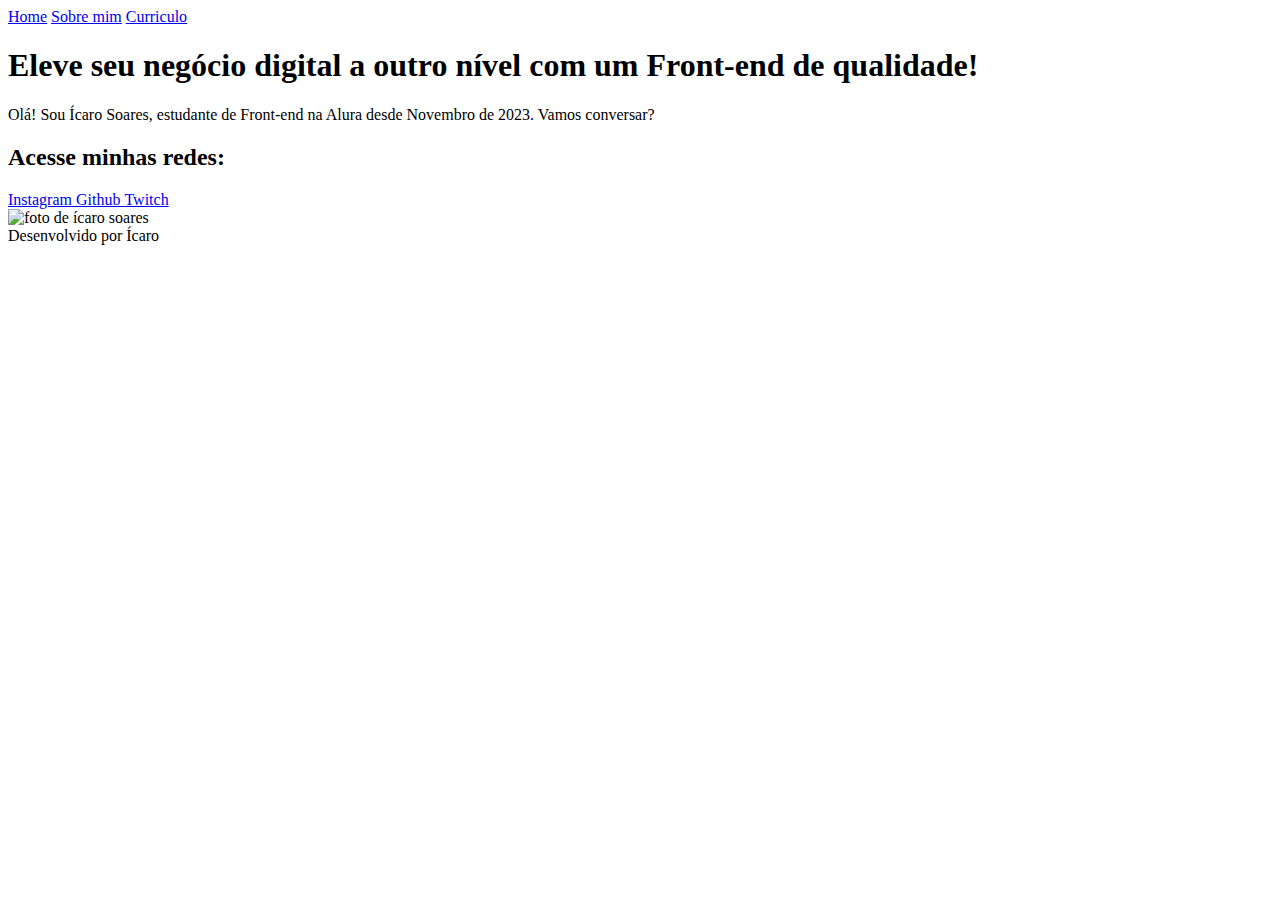
==== index.html @ f18c6edd "Add files via upload" ====
<!DOCTYPE html>
<html lang="pt-br">
<head>
    <meta charset="UTF-8">
    <meta http-equiv="X-UA-Compatible" content="IE-edge">
    <meta name="viewport" content="width=device-width, initial-scale=1.0">
    <title>Portfolio</title>
    <link rel="stylesheet" href="./styles/style.css">
</head>
<body>
    <header class="cabecalho">
        <nav class="cabecalho__menu">
            <a class="cabecalho__menu__link" href="index.html">Home</a>
            <a class="cabecalho__menu__link" href="about.html">Sobre mim</a>
            <a class="cabecalho__menu__link" href="curriculo.html">Curriculo</a>
        </nav>
    </header>
    <main class="container">
        <section class="container__conteudo">
            <h1 class="container__conteudo__titulo">Eleve seu negócio digital a outro nível 
                <strong class="texto-destaque">com um Front-end de qualidade!
                </strong></h1>
            <p class="container__conteudo__texto">
                Olá! Sou Ícaro Soares, estudante de Front-end na Alura desde Novembro de 2023.
                Vamos conversar?
            </p>
            <div class="container__links">
                <h2 class="container__links__subtitulo">Acesse minhas redes:</h2>
                <a class="container__links__navegacao" href="http://instagram.com/icarosoaresofficial">
                    <img src="./assets/instagram.png" alt="">Instagram
                </a>
                <a class="container__links__navegacao" href="http://github.com/icarocoder">
                    <img src="./assets/github.png" alt="">Github
                </a>
                <a class="container__links__navegacao" href="http://twitch.tv/nintygame">
                    <img src="./assets/twitch.png" alt="">Twitch
                </a>
            </div>
        </section>
        <img class="container__imagem" src="./assets/imagem.jpg" alt="foto de ícaro soares">
    </main>
    <footer class="rodape">Desenvolvido por Ícaro</footer>
</body>
</html>
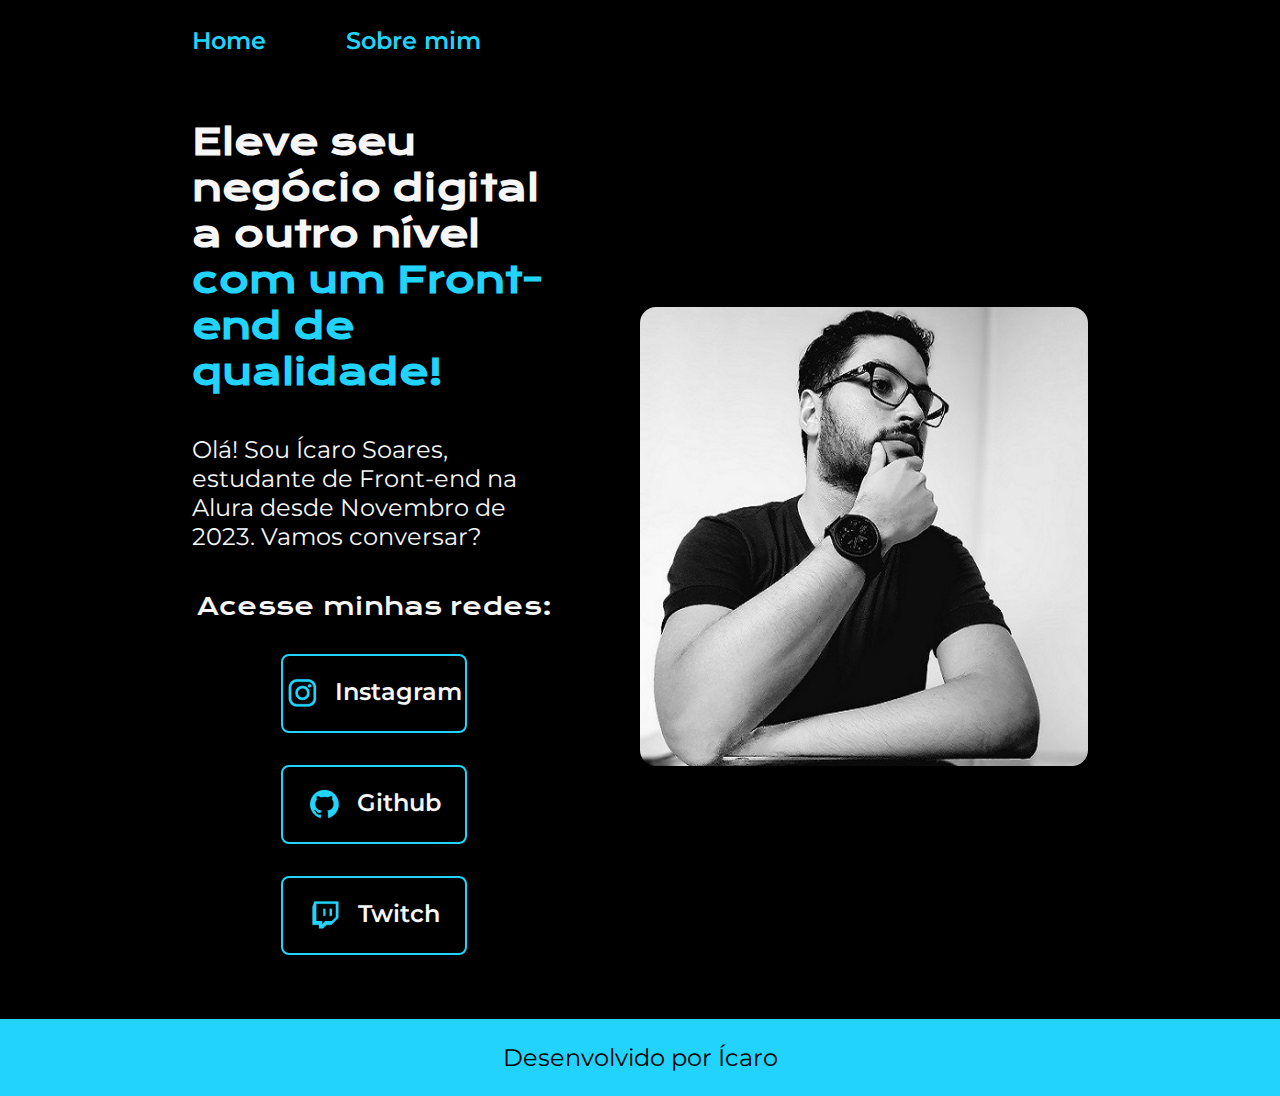
==== commit 29ecc9a8: "Update index.html" ====
--- a/index.html
+++ b/index.html
@@ -12,7 +12,6 @@
         <nav class="cabecalho__menu">
             <a class="cabecalho__menu__link" href="index.html">Home</a>
             <a class="cabecalho__menu__link" href="about.html">Sobre mim</a>
-            <a class="cabecalho__menu__link" href="curriculo.html">Curriculo</a>
         </nav>
     </header>
     <main class="container">
@@ -41,4 +40,4 @@
     </main>
     <footer class="rodape">Desenvolvido por Ícaro</footer>
 </body>
-</html>+</html>
--- a/styles/style.css
+++ b/styles/style.css
@@ -0,0 +1,137 @@
+@import url('https://fonts.googleapis.com/css2?family=Krona+One&family=Montserrat:ital,wght@0,100..900;1,100..900&display=swap');
+
+:root{
+    --cor-primaria: #000000;
+    --cor-secundaria: #F6F6F6;
+    --cor-terciaria: #22D4FD;
+    --cor-hover: #272727;
+
+    --fonte-primaria: 'Krona One', sans-serif;
+    --fonte-secundaria: 'Montserrat', sans-serif;
+}
+
+*{
+    margin: 0;
+    padding: 0;
+}
+
+.cabecalho{
+    padding: 2% 0% 0% 15%;
+}
+
+.cabecalho__menu{
+    display: flex;
+    gap: 80px;
+}
+
+.cabecalho__menu__link{
+    font-family: var(--fonte-secundaria);
+    font-size: 1.5rem;
+    font-weight: 600;
+    color: var(--cor-terciaria);
+    text-decoration: none;
+}
+
+body{
+    box-sizing: border-box;
+    background-color: var(--cor-primaria);
+    color: var(--cor-secundaria);
+}
+
+.container{
+    padding: 5% 15%;
+    display: flex;
+    align-items: center;
+    justify-content: space-between;
+    gap: 84px;
+}
+
+.container__conteudo{
+    width: 50%;
+    display: flex;
+    flex-direction: column;
+    gap: 40px;
+}
+
+.container__conteudo__titulo{
+    font-size: 2.25rem;
+    font-family: var(--fonte-primaria);
+}
+
+.texto-destaque{
+    color: var(--cor-terciaria);
+}
+
+.container__conteudo__texto{
+    font-size: 1.5rem;
+    font-family: var(--fonte-secundaria);
+}
+
+.container__links{
+    display: flex;
+    flex-direction: column;
+    justify-content: space-between;
+    align-items: center;
+    gap: 32px;
+}
+
+.container__links__subtitulo{
+    font-family: var(--fonte-primaria);
+    font-weight: 400;
+    font-size: 1.5rem;
+}
+
+.container__links__navegacao{
+    display: flex;
+    justify-content: center;
+    gap: 16px;
+    border: 2px solid var(--cor-terciaria);
+    width: 50%;
+    text-align: center;
+    border-radius: 8px;
+    font-size: 1.5rem;
+    font-weight: 600;
+    padding: 21.5px 0;
+    text-decoration: none;
+    color: var(--cor-secundaria);
+    font-family: var(--fonte-secundaria);
+}
+
+.container__links__links:hover{
+    background-color: var(--cor-hover);
+}
+
+.container__imagem{
+    width: 50%;
+    border-radius: 16px;
+}
+
+.rodape{
+    color: var(--cor-primaria);
+    background-color: var(--cor-terciaria);
+    padding: 24px;
+    text-align: center;
+    font-family: var(--fonte-secundaria);
+    font-size: 1.5rem;
+    font-weight: 400; 
+}
+
+@media (max-width: 1200px){
+    .cabecalho{
+        padding: 10%;
+    }
+
+    .cabecalho__menu{
+        justify-content: center;
+    }
+
+    .container{
+        flex-direction: column-reverse;
+        padding: 5%;
+    }
+
+    .container__conteudo{
+        width: auto;
+    }
+
+}